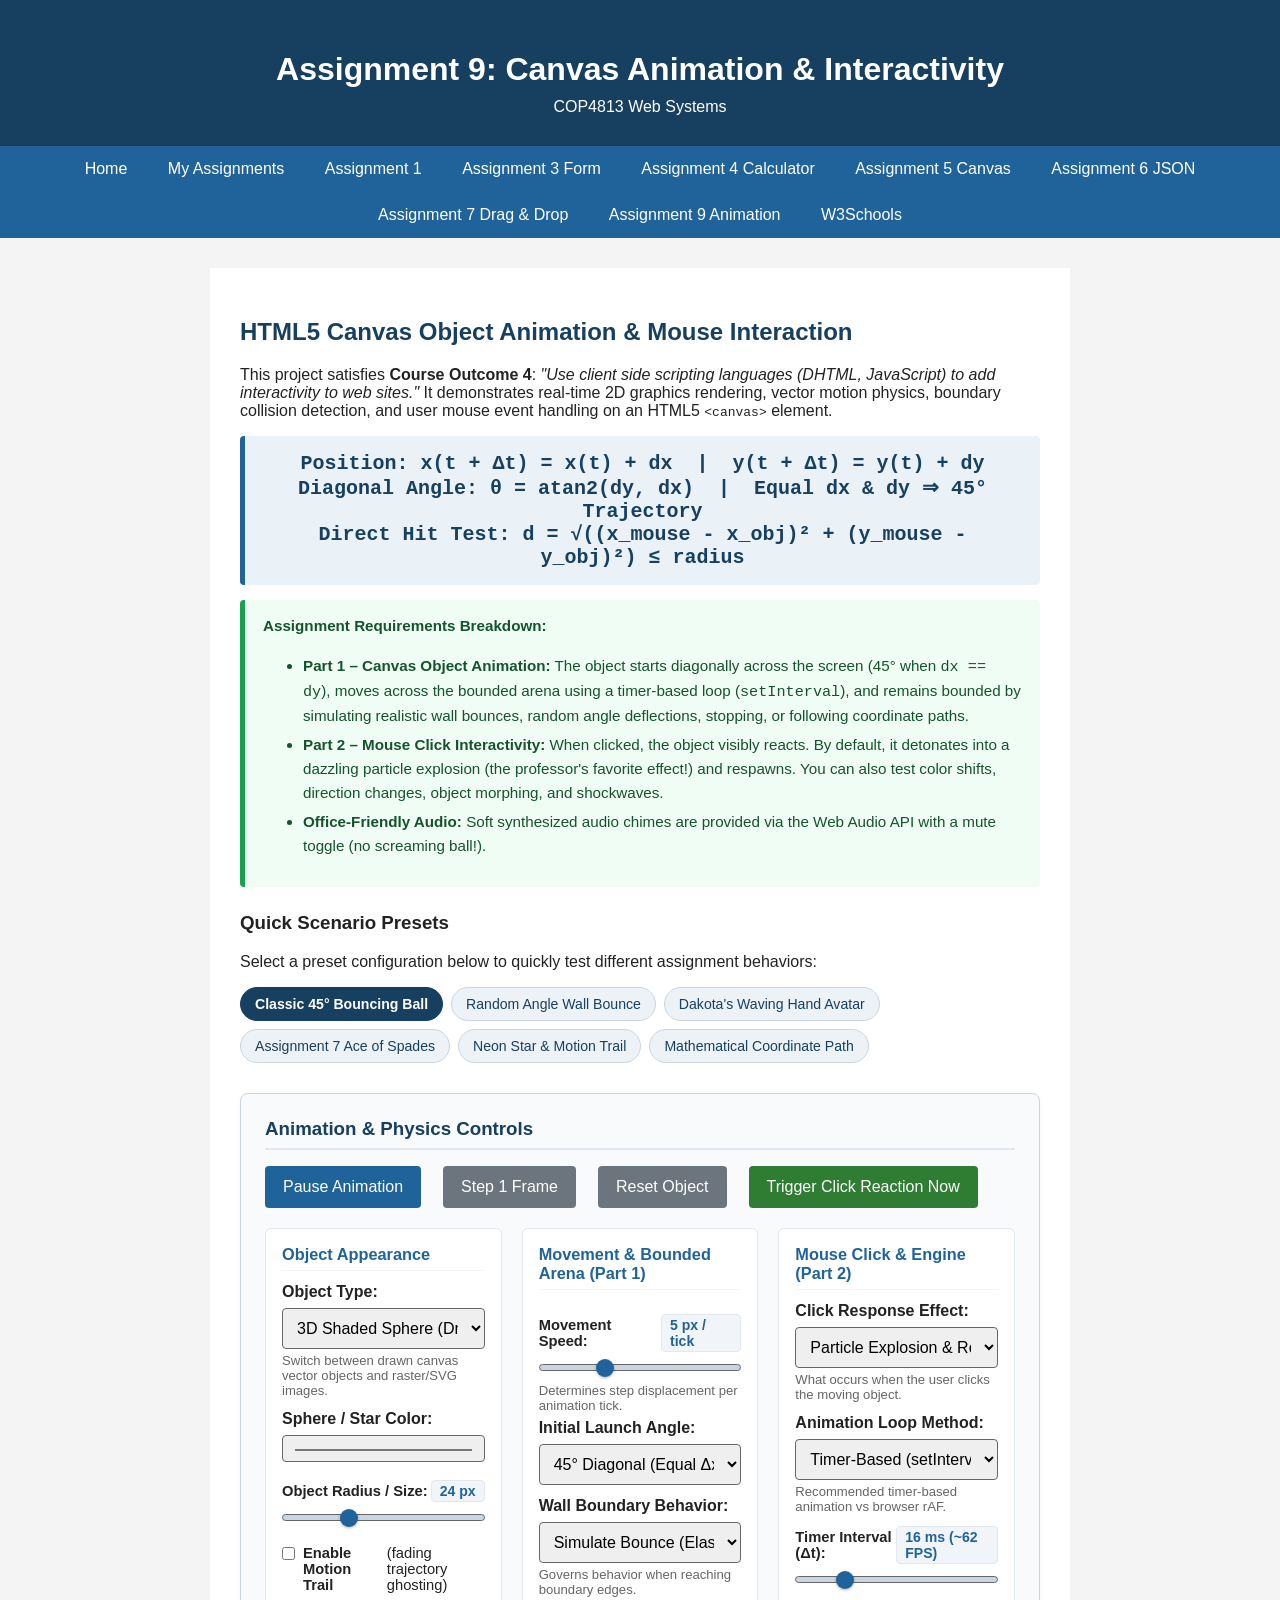
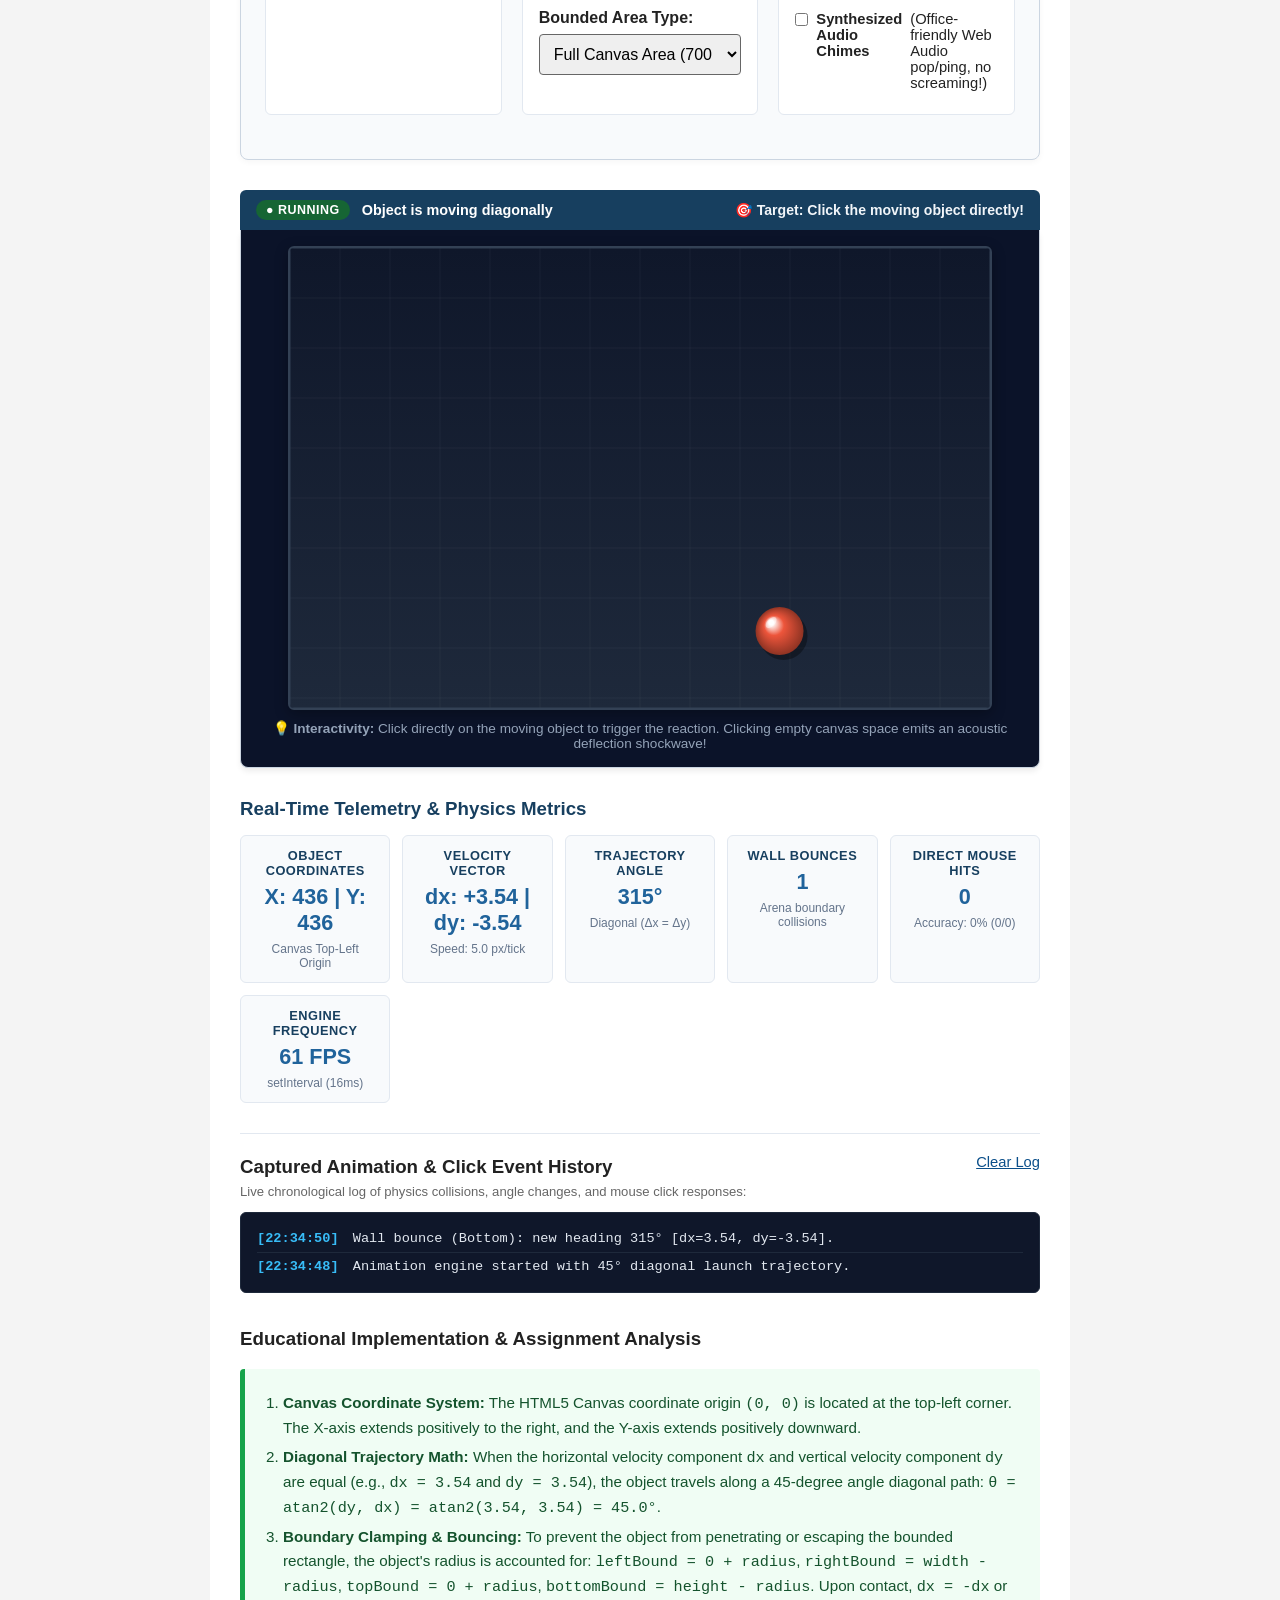
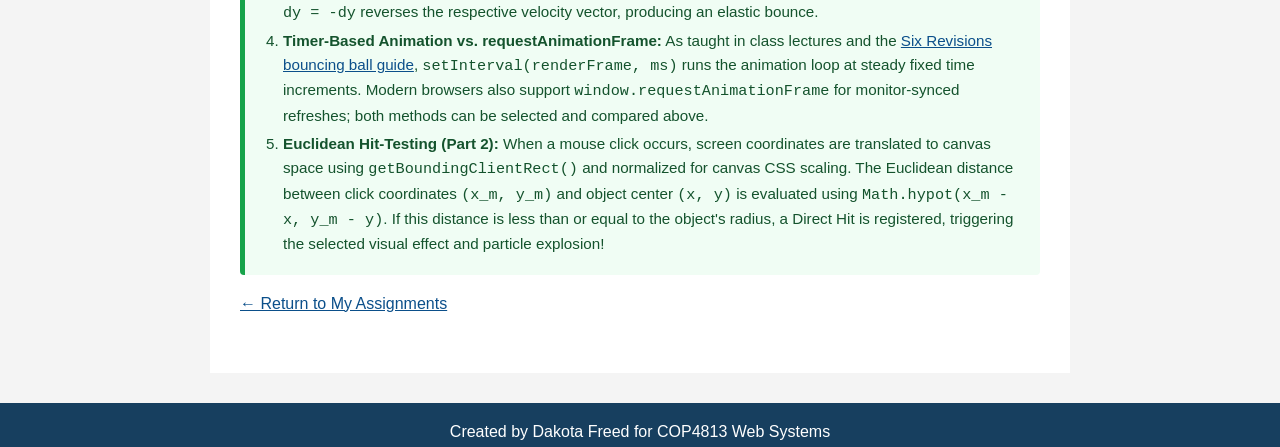
==== animation.html @ 8aada797 "Add Assignment 9 HTML5 Canvas Animation and Mouse Interactivity" ====
<!DOCTYPE html>
<html lang="en">
<head>
    <meta charset="UTF-8">
    <meta name="viewport" content="width=device-width, initial-scale=1.0">
    <meta name="description" content="Assignment 9: HTML5 Canvas Animation and Mouse Click Interactivity for COP4813 by Dakota Freed.">
    <meta name="author" content="Dakota Freed">
    <title>Assignment 9: Animation | Dakota Freed</title>
    <link rel="stylesheet" href="styles.css">
</head>

<body>
    <header>
        <h1>Assignment 9: Canvas Animation &amp; Interactivity</h1>
        <p>COP4813 Web Systems</p>
    </header>

    <nav aria-label="Main menu">
        <ul>
            <li><a href="index.html">Home</a></li>
            <li><a href="assignments.html">My Assignments</a></li>
            <li><a href="assignment1.html">Assignment 1</a></li>
            <li><a href="form.html">Assignment 3 Form</a></li>
            <li><a href="calculator.html">Assignment 4 Calculator</a></li>
            <li><a href="spirograph.html">Assignment 5 Canvas</a></li>
            <li><a href="json.html">Assignment 6 JSON</a></li>
            <li><a href="cards.html">Assignment 7 Drag &amp; Drop</a></li>
            <li><a href="animation.html">Assignment 9 Animation</a></li>
            <li><a href="https://www.w3schools.com/" target="_blank" rel="noopener">W3Schools</a></li>
        </ul>
    </nav>

    <main>
        <!-- Assignment Overview Section -->
        <section class="anim-intro">
            <h2>HTML5 Canvas Object Animation &amp; Mouse Interaction</h2>
            <p>
                This project satisfies <strong>Course Outcome 4</strong>: <em>"Use client side scripting languages (DHTML, JavaScript) to add interactivity to web sites."</em>
                It demonstrates real-time 2D graphics rendering, vector motion physics, boundary collision detection, and user mouse event handling on an HTML5 <code>&lt;canvas&gt;</code> element.
            </p>

            <div class="equation-box">
                <code>Position: x(t + &Delta;t) = x(t) + dx &nbsp;|&nbsp; y(t + &Delta;t) = y(t) + dy</code><br>
                <code>Diagonal Angle: &theta; = atan2(dy, dx) &nbsp;|&nbsp; Equal dx &amp; dy &rArr; 45&deg; Trajectory</code><br>
                <code>Direct Hit Test: d = &radic;((x_mouse - x_obj)&sup2; + (y_mouse - y_obj)&sup2;) &le; radius</code>
            </div>

            <div class="cards-instructions-box">
                <strong>Assignment Requirements Breakdown:</strong>
                <ul>
                    <li><strong>Part 1 &ndash; Canvas Object Animation:</strong> The object starts diagonally across the screen (45&deg; when <code>dx == dy</code>), moves across the bounded arena using a timer-based loop (<code>setInterval</code>), and remains bounded by simulating realistic wall bounces, random angle deflections, stopping, or following coordinate paths.</li>
                    <li><strong>Part 2 &ndash; Mouse Click Interactivity:</strong> When clicked, the object visibly reacts. By default, it detonates into a dazzling particle explosion (the professor's favorite effect!) and respawns. You can also test color shifts, direction changes, object morphing, and shockwaves.</li>
                    <li><strong>Office-Friendly Audio:</strong> Soft synthesized audio chimes are provided via the Web Audio API with a mute toggle (no screaming ball!).</li>
                </ul>
            </div>
        </section>

        <!-- Presets Section -->
        <section class="spiro-presets">
            <h3>Quick Scenario Presets</h3>
            <p>Select a preset configuration below to quickly test different assignment behaviors:</p>
            <div class="preset-buttons">
                <button type="button" class="preset-btn active" data-preset="classic-45">Classic 45&deg; Bouncing Ball</button>
                <button type="button" class="preset-btn" data-preset="random-bounce">Random Angle Wall Bounce</button>
                <button type="button" class="preset-btn" data-preset="dakota-hand">Dakota's Waving Hand Avatar</button>
                <button type="button" class="preset-btn" data-preset="playing-card">Assignment 7 Ace of Spades</button>
                <button type="button" class="preset-btn" data-preset="neon-star">Neon Star &amp; Motion Trail</button>
                <button type="button" class="preset-btn" data-preset="equation-path">Mathematical Coordinate Path</button>
            </div>
        </section>

        <!-- Controls Section -->
        <section class="anim-controls-section">
            <h3>Animation &amp; Physics Controls</h3>
            <form id="anim-form" onsubmit="return false;">
                
                <!-- Primary Action Toolbar -->
                <div class="button-row" style="margin-bottom: 20px;">
                    <button type="button" id="btn-toggle-play" class="btn-primary">Pause Animation</button>
                    <button type="button" id="btn-step" class="btn-secondary">Step 1 Frame</button>
                    <button type="button" id="btn-reset" class="btn-secondary">Reset Object</button>
                    <button type="button" id="btn-trigger-effect" class="btn-accent">Trigger Click Reaction Now</button>
                </div>

                <div class="form-row">
                    <!-- Object Appearance Column -->
                    <div class="form-group anim-control-panel">
                        <h4>Object Appearance</h4>
                        
                        <label for="object-type">Object Type:</label>
                        <select id="object-type" name="object-type">
                            <option value="ball" selected>3D Shaded Sphere (Drawn on Canvas)</option>
                            <option value="star">Neon Geometric Star (Drawn on Canvas)</option>
                            <option value="emoji">Silly Smiley Emoji (Drawn on Canvas)</option>
                            <option value="hand">Dakota's Waving Hand (Image Object)</option>
                            <option value="card">Ace of Spades Card (SVG Image Object)</option>
                        </select>
                        <small class="field-help">Switch between drawn canvas vector objects and raster/SVG images.</small>

                        <div class="anim-param-row" id="color-param-wrapper">
                            <label for="object-color">Sphere / Star Color:</label>
                            <input type="color" id="object-color" name="object-color" value="#ed553b">
                        </div>

                        <div class="anim-param-row">
                            <div class="slider-header">
                                <label for="object-size">Object Radius / Size:</label>
                                <span class="slider-val" id="val-size">24 px</span>
                            </div>
                            <input type="range" id="object-size" name="object-size" min="14" max="46" value="24" step="1">
                        </div>

                        <label class="checkbox-label" style="margin-top: 10px;">
                            <input type="checkbox" id="toggle-trail">
                            <strong>Enable Motion Trail</strong> (fading trajectory ghosting)
                        </label>
                    </div>

                    <!-- Movement & Bounded Arena Column -->
                    <div class="form-group anim-control-panel">
                        <h4>Movement &amp; Bounded Arena (Part 1)</h4>

                        <div class="anim-param-row">
                            <div class="slider-header">
                                <label for="anim-speed">Movement Speed:</label>
                                <span class="slider-val" id="val-speed">5 px / tick</span>
                            </div>
                            <input type="range" id="anim-speed" name="anim-speed" min="1" max="14" value="5" step="1">
                            <small class="field-help">Determines step displacement per animation tick.</small>
                        </div>

                        <label for="launch-angle">Initial Launch Angle:</label>
                        <select id="launch-angle" name="launch-angle">
                            <option value="45" selected>45&deg; Diagonal (Equal &Delta;x and &Delta;y)</option>
                            <option value="30">30&deg; Shallow Diagonal</option>
                            <option value="60">60&deg; Steep Diagonal</option>
                            <option value="135">135&deg; Diagonal (Opposite Direction)</option>
                            <option value="random">Random Diagonal Angle</option>
                            <option value="custom">Custom Angle (Use Slider Below)</option>
                        </select>

                        <div class="anim-param-row" id="custom-angle-wrapper" style="display: none;">
                            <div class="slider-header">
                                <label for="custom-angle">Custom Angle:</label>
                                <span class="slider-val" id="val-angle">45&deg;</span>
                            </div>
                            <input type="range" id="custom-angle" name="custom-angle" min="0" max="360" value="45" step="1">
                        </div>

                        <label for="bounce-mode" style="margin-top: 12px;">Wall Boundary Behavior:</label>
                        <select id="bounce-mode" name="bounce-mode">
                            <option value="reflect" selected>Simulate Bounce (Elastic Vector Reflection)</option>
                            <option value="random">Send Off in Random Angle (Trigonometric Deflection)</option>
                            <option value="stop">Stop at Bounded Wall (Halts on Collision)</option>
                            <option value="path">Follow Calculated Coordinate Path (Lissajous Curve)</option>
                        </select>
                        <small class="field-help">Governs behavior when reaching boundary edges.</small>

                        <label for="boundary-inset" style="margin-top: 12px;">Bounded Area Type:</label>
                        <select id="boundary-inset" name="boundary-inset">
                            <option value="full" selected>Full Canvas Area (700 &times; 460 px)</option>
                            <option value="inner">Inner Demarcated Box (Inset Rectangle)</option>
                        </select>
                    </div>

                    <!-- Mouse Click & Engine Column -->
                    <div class="form-group anim-control-panel">
                        <h4>Mouse Click &amp; Engine (Part 2)</h4>

                        <label for="click-effect">Click Response Effect:</label>
                        <select id="click-effect" name="click-effect">
                            <option value="explode" selected>Particle Explosion &amp; Respawn (Professor's Favorite!)</option>
                            <option value="color-deflect">Change Color &amp; Deflect Direction (Speed Boost)</option>
                            <option value="morph">Morph Object Appearance (Cycle Shapes/Images)</option>
                            <option value="repel">Shockwave Repel (Kick Away from Click)</option>
                        </select>
                        <small class="field-help">What occurs when the user clicks the moving object.</small>

                        <label for="anim-engine" style="margin-top: 12px;">Animation Loop Method:</label>
                        <select id="anim-engine" name="anim-engine">
                            <option value="timer" selected>Timer-Based (setInterval - Lecture Recommended)</option>
                            <option value="raf">requestAnimationFrame (Browser VSync Loop)</option>
                        </select>
                        <small class="field-help">Recommended timer-based animation vs browser rAF.</small>

                        <div class="anim-param-row" id="timer-speed-wrapper">
                            <div class="slider-header">
                                <label for="timer-interval">Timer Interval (&Delta;t):</label>
                                <span class="slider-val" id="val-timer">16 ms (~62 FPS)</span>
                            </div>
                            <input type="range" id="timer-interval" name="timer-interval" min="8" max="45" value="16" step="1">
                        </div>

                        <label class="checkbox-label" style="margin-top: 14px;">
                            <input type="checkbox" id="toggle-sound">
                            <strong>Synthesized Audio Chimes</strong> (Office-friendly Web Audio pop/ping, no screaming!)
                        </label>
                    </div>
                </div>
            </form>
        </section>

        <!-- Canvas Display Section -->
        <section class="canvas-section">
            <div class="canvas-header-bar">
                <div class="canvas-header-left">
                    <span id="canvas-status-pill" class="status-pill running">● RUNNING</span>
                    <span id="canvas-status-text">Object is moving diagonally</span>
                </div>
                <div class="canvas-header-right">
                    <span id="canvas-target-hint">🎯 Target: Click the moving object directly!</span>
                </div>
            </div>

            <div class="canvas-container anim-canvas-container">
                <canvas id="anim-canvas" width="700" height="460" role="img" aria-label="Interactive 2D animation canvas">
                    Your browser does not support the HTML5 canvas tag. Please update to a modern browser.
                </canvas>
                <div class="canvas-tip-footer">
                    <span>💡 <strong>Interactivity:</strong> Click directly on the moving object to trigger the reaction. Clicking empty canvas space emits an acoustic deflection shockwave!</span>
                </div>
            </div>
        </section>

        <!-- Live Telemetry Dashboard Section -->
        <section class="telemetry-section">
            <h3>Real-Time Telemetry &amp; Physics Metrics</h3>
            <div class="metrics-grid">
                <div class="metric-card">
                    <div class="metric-label">Object Coordinates</div>
                    <div class="metric-value" id="metric-coords">X: 60 | Y: 60</div>
                    <div class="metric-sub" id="metric-coords-sub">Canvas Top-Left Origin</div>
                </div>

                <div class="metric-card">
                    <div class="metric-label">Velocity Vector</div>
                    <div class="metric-value" id="metric-velocity">dx: +3.54 | dy: +3.54</div>
                    <div class="metric-sub" id="metric-speed">Speed: 5.0 px/tick</div>
                </div>

                <div class="metric-card">
                    <div class="metric-label">Trajectory Angle</div>
                    <div class="metric-value" id="metric-angle">45.0&deg;</div>
                    <div class="metric-sub" id="metric-quadrant">Diagonal (&Delta;x = &Delta;y)</div>
                </div>

                <div class="metric-card">
                    <div class="metric-label">Wall Bounces</div>
                    <div class="metric-value" id="metric-bounces">0</div>
                    <div class="metric-sub">Arena boundary collisions</div>
                </div>

                <div class="metric-card">
                    <div class="metric-label">Direct Mouse Hits</div>
                    <div class="metric-value" id="metric-hits">0</div>
                    <div class="metric-sub" id="metric-accuracy">Accuracy: 0%</div>
                </div>

                <div class="metric-card">
                    <div class="metric-label">Engine Frequency</div>
                    <div class="metric-value" id="metric-fps">60 FPS</div>
                    <div class="metric-sub" id="metric-engine-sub">setInterval (16ms)</div>
                </div>
            </div>
        </section>

        <!-- Captured Event History Log Section -->
        <section class="event-log-section">
            <div class="event-log-header">
                <h3>Captured Animation &amp; Click Event History</h3>
                <button type="button" id="btn-clear-log" class="button-link-inline">Clear Log</button>
            </div>
            <p class="field-help">Live chronological log of physics collisions, angle changes, and mouse click responses:</p>
            <div id="event-log-container" class="event-log-container">
                <ul id="event-log-list" class="event-log-list">
                    <li class="log-item initial-log">Ready. Animation initialized with diagonal 45&deg; trajectory. Click the moving object on canvas to trigger reactions.</li>
                </ul>
            </div>
        </section>

        <!-- Educational & Technical Implementation Notes -->
        <section class="spiro-intro" style="margin-top: 35px;">
            <h3>Educational Implementation &amp; Assignment Analysis</h3>
            <div class="cards-instructions-box">
                <ol>
                    <li>
                        <strong>Canvas Coordinate System:</strong> The HTML5 Canvas coordinate origin <code>(0, 0)</code> is located at the top-left corner. The X-axis extends positively to the right, and the Y-axis extends positively downward.
                    </li>
                    <li>
                        <strong>Diagonal Trajectory Math:</strong> When the horizontal velocity component <code>dx</code> and vertical velocity component <code>dy</code> are equal (e.g., <code>dx = 3.54</code> and <code>dy = 3.54</code>), the object travels along a 45-degree angle diagonal path:
                        <code>&theta; = atan2(dy, dx) = atan2(3.54, 3.54) = 45.0&deg;</code>.
                    </li>
                    <li>
                        <strong>Boundary Clamping &amp; Bouncing:</strong> To prevent the object from penetrating or escaping the bounded rectangle, the object's radius is accounted for:
                        <code>leftBound = 0 + radius</code>, <code>rightBound = width - radius</code>, <code>topBound = 0 + radius</code>, <code>bottomBound = height - radius</code>.
                        Upon contact, <code>dx = -dx</code> or <code>dy = -dy</code> reverses the respective velocity vector, producing an elastic bounce.
                    </li>
                    <li>
                        <strong>Timer-Based Animation vs. requestAnimationFrame:</strong> As taught in class lectures and the <a href="https://www.webfx.com/blog/web-design/bouncing-a-ball-around-with-html5-and-javascript/" target="_blank" rel="noopener">Six Revisions bouncing ball guide</a>, <code>setInterval(renderFrame, ms)</code> runs the animation loop at steady fixed time increments. Modern browsers also support <code>window.requestAnimationFrame</code> for monitor-synced refreshes; both methods can be selected and compared above.
                    </li>
                    <li>
                        <strong>Euclidean Hit-Testing (Part 2):</strong> When a mouse click occurs, screen coordinates are translated to canvas space using <code>getBoundingClientRect()</code> and normalized for canvas CSS scaling. The Euclidean distance between click coordinates <code>(x_m, y_m)</code> and object center <code>(x, y)</code> is evaluated using <code>Math.hypot(x_m - x, y_m - y)</code>. If this distance is less than or equal to the object's radius, a Direct Hit is registered, triggering the selected visual effect and particle explosion!
                    </li>
                </ol>
            </div>
            <p><a href="assignments.html">&larr; Return to My Assignments</a></p>
        </section>
    </main>

    <footer>
        <p>Created by Dakota Freed for COP4813 Web Systems</p>
    </footer>

    <script src="animation.js"></script>
</body>
</html>
---- styles.css ----
body {
    font-family: Arial, sans-serif;
    background-color: #f4f4f4;
    color: #222222;
    margin: 0;
}

header {
    background-color: #173f5f;
    color: white;
    text-align: center;
    padding: 30px;
}

header h1 {
    margin-bottom: 10px;
}

header p {
    margin: 0;
}

nav {
    background-color: #20639b;
}

nav ul {
    list-style-type: none;
    margin: 0;
    padding: 0;
    text-align: center;
}

nav li {
    display: inline-block;
}

nav a {
    color: white;
    display: block;
    padding: 14px 18px;
    text-decoration: none;
}

nav a:hover,
nav a:focus {
    background-color: #173f5f;
    text-decoration: underline;
}

main {
    max-width: 800px;
    background-color: white;
    margin: 30px auto;
    padding: 30px;
}

section {
    margin-bottom: 30px;
}

h2 {
    color: #173f5f;
}

a {
    color: #0b4f8a;
}

a:hover,
a:focus {
    color: #062f54;
}

.profile-image {
    width: 120px;
    display: block;
    margin: 20px auto;
}

.assignment-list li {
    margin: 12px 0;
}

.form-section {
    max-width: 650px;
    margin: 0 auto;
}

.form-row {
    display: flex;
    gap: 20px;
}

.form-group {
    margin-bottom: 20px;
    flex: 1;
}

label {
    display: block;
    font-weight: bold;
    margin-bottom: 7px;
}

input,
select,
textarea {
    box-sizing: border-box;
    border: 1px solid #666666;
    border-radius: 4px;
    font: inherit;
    padding: 10px;
    width: 100%;
}

textarea {
    resize: vertical;
}

input:focus,
select:focus,
textarea:focus {
    border-color: #0b4f8a;
    outline: 3px solid #b9d9ee;
}

button,
.button-link {
    background-color: #173f5f;
    border: 0;
    border-radius: 4px;
    color: white;
    cursor: pointer;
    display: inline-block;
    font: inherit;
    margin-right: 10px;
    padding: 12px 18px;
    text-decoration: none;
}

button:hover,
button:focus,
.button-link:hover,
.button-link:focus {
    background-color: #0b4f8a;
    color: white;
    text-decoration: underline;
}

.form-error {
    color: #a61b1b;
    font-weight: bold;
}

.confirmation-details {
    border: 1px solid #b0b0b0;
    margin: 25px 0;
    padding: 20px;
}

.confirmation-details dt {
    color: #173f5f;
    font-weight: bold;
    margin-top: 14px;
}

.confirmation-details dt:first-child {
    margin-top: 0;
}

.confirmation-details dd {
    margin: 5px 0 0;
    white-space: pre-wrap;
}

footer {
    background-color: #173f5f;
    color: white;
    text-align: center;
    padding: 20px;
}

footer p {
    margin: 0;
}

/* =========================================================
   Assignment 4: Calculator & Plotting Styles
   ========================================================= */

.equation-box {
    background-color: #eaf2f8;
    border-left: 5px solid #20639b;
    border-radius: 4px;
    padding: 16px 20px;
    margin: 15px 0;
    text-align: center;
}

.equation-box code {
    font-size: 1.25rem;
    font-weight: bold;
    color: #173f5f;
    font-family: "Courier New", Courier, monospace;
}

.equation-legend {
    font-size: 0.95rem;
    color: #444;
    line-height: 1.5;
}

.preset-buttons {
    display: flex;
    flex-wrap: wrap;
    gap: 8px;
    margin: 12px 0 20px;
}

.preset-btn {
    background-color: #edf2f7;
    color: #173f5f;
    border: 1px solid #cbd5e1;
    border-radius: 20px;
    font-size: 0.88rem;
    padding: 8px 14px;
    cursor: pointer;
    transition: all 0.2s ease;
    margin-right: 0;
}

.preset-btn:hover,
.preset-btn:focus {
    background-color: #20639b;
    color: #ffffff;
    border-color: #20639b;
    text-decoration: none;
}

.preset-btn.active {
    background-color: #173f5f;
    color: #ffffff;
    border-color: #173f5f;
    font-weight: bold;
}

.field-help {
    display: block;
    color: #666666;
    font-size: 0.82rem;
    margin-top: 4px;
}

.envelope-toggle-group {
    margin: 15px 0 20px;
}

.checkbox-label {
    display: inline-flex;
    align-items: center;
    gap: 8px;
    font-weight: normal;
    cursor: pointer;
}

.checkbox-label input[type="checkbox"] {
    width: auto;
    margin: 0;
    cursor: pointer;
}

.button-row {
    display: flex;
    flex-wrap: wrap;
    gap: 12px;
    margin-top: 15px;
}

.btn-secondary {
    background-color: #6c757d;
}

.btn-secondary:hover,
.btn-secondary:focus {
    background-color: #545b62;
}

.button-link-inline {
    background: none;
    border: none;
    color: #0b4f8a;
    cursor: pointer;
    font: inherit;
    font-size: 0.92rem;
    text-decoration: underline;
    padding: 0;
    margin: 0 0 10px;
}

.button-link-inline:hover {
    background: none;
    color: #062f54;
}

.chart-container {
    border: 1px solid #d0d7de;
    border-radius: 6px;
    background-color: #ffffff;
    padding: 10px;
    box-shadow: 0 2px 5px rgba(0, 0, 0, 0.05);
}

.metrics-grid {
    display: grid;
    grid-template-columns: repeat(auto-fit, minmax(130px, 1fr));
    gap: 12px;
    margin: 15px 0;
}

.metric-card {
    background-color: #f8fafc;
    border: 1px solid #e2e8f0;
    border-radius: 6px;
    padding: 12px 14px;
    text-align: center;
}

.metric-label {
    font-size: 0.8rem;
    font-weight: bold;
    color: #173f5f;
    text-transform: uppercase;
    letter-spacing: 0.5px;
}

.metric-value {
    font-size: 1.35rem;
    font-weight: bold;
    color: #20639b;
    margin: 6px 0;
}

.metric-sub {
    font-size: 0.75rem;
    color: #64748b;
}

.table-wrapper {
    max-height: 280px;
    overflow-y: auto;
    border: 1px solid #cbd5e1;
    border-radius: 4px;
    margin-top: 10px;
}

.data-table {
    width: 100%;
    border-collapse: collapse;
    font-size: 0.9rem;
    text-align: left;
}

.data-table thead {
    background-color: #173f5f;
    color: #ffffff;
    position: sticky;
    top: 0;
    z-index: 2;
}

.data-table th,
.data-table td {
    padding: 9px 12px;
    border-bottom: 1px solid #e2e8f0;
}

.data-table tbody tr:nth-child(even) {
    background-color: #f8fafc;
}

.data-table tbody tr:hover {
    background-color: #edf2f7;
}

.output-raw {
    background-color: #f8fafc;
    border: 1px solid #e2e8f0;
    border-radius: 4px;
    padding: 12px;
    margin-top: 15px;
    font-family: "Courier New", Courier, monospace;
    font-size: 0.88rem;
    color: #333333;
    line-height: 1.6;
}

/* =========================================================
   Assignment 5: HTML5 Canvas Spirograph Styles
   ========================================================= */

.canvas-section {
    margin: 25px 0;
}

.canvas-header-bar {
    display: flex;
    justify-content: space-between;
    align-items: center;
    background-color: #173f5f;
    color: #ffffff;
    padding: 10px 16px;
    border-radius: 6px 6px 0 0;
    font-size: 0.9rem;
    font-weight: bold;
}

.canvas-container {
    background-color: #ffffff;
    border: 1px solid #cbd5e1;
    border-top: none;
    border-radius: 0 0 6px 6px;
    padding: 20px;
    text-align: center;
    box-shadow: 0 4px 6px -1px rgba(0, 0, 0, 0.08);
}

#spiro-canvas {
    background-color: #ffffff;
    border: 1px solid #e2e8f0;
    border-radius: 4px;
    box-shadow: inset 0 0 10px rgba(0, 0, 0, 0.03);
    max-width: 100%;
    height: auto;
    display: inline-block;
    vertical-align: middle;
}

.spiro-options-row {
    margin: 15px 0 20px;
    background-color: #f8fafc;
    border: 1px solid #e2e8f0;
    border-radius: 4px;
    padding: 12px 16px;
}

.btn-primary {
    background-color: #20639b;
}

.btn-primary:hover,
.btn-primary:focus {
    background-color: #173f5f;
}

.btn-accent {
    background-color: #2e7d32;
}

.btn-accent:hover,
.btn-accent:focus {
    background-color: #1b5e20;
}

button:disabled {
    opacity: 0.45;
    cursor: not-allowed;
}

button:disabled:hover {
    text-decoration: none;
}

@media (max-width: 600px) {
    nav li {
        display: block;
    }

    main {
        margin: 0;
        padding: 20px;
    }

    .form-row {
        display: block;
    }

    button,
    .button-link {
        margin-bottom: 10px;
        width: 100%;
    }

    .preset-btn {
        width: 100%;
        text-align: center;
    }

    .metrics-grid {
        grid-template-columns: 1fr 1fr;
    }

    .canvas-header-bar {
        flex-direction: column;
        gap: 6px;
        text-align: center;
    }
}

/* =========================================================
   Assignment 6: JSON Data Viewer Styles
   ========================================================= */

.json-concept-callout {
    background-color: #f0fdf4;
    border-left: 5px solid #16a34a;
    border-radius: 4px;
    padding: 14px 18px;
    margin: 15px 0 20px;
    color: #14532d;
    font-size: 0.95rem;
    line-height: 1.5;
}

.dataset-switcher-bar {
    display: flex;
    flex-wrap: wrap;
    justify-content: space-between;
    align-items: center;
    gap: 12px;
    background-color: #f8fafc;
    border: 1px solid #e2e8f0;
    border-radius: 6px;
    padding: 14px 18px;
    margin-bottom: 15px;
}

.switcher-group {
    display: flex;
    flex-wrap: wrap;
    align-items: center;
    gap: 10px;
    flex: 1;
}

.switcher-group select {
    width: auto;
    min-width: 280px;
}

.switcher-group button {
    margin-right: 0;
    padding: 9px 14px;
    font-size: 0.88rem;
}

.view-toggle-group {
    display: inline-flex;
    align-items: center;
    gap: 6px;
}

.view-label {
    font-size: 0.88rem;
    font-weight: bold;
    color: #475569;
    margin-right: 4px;
}

.view-btn {
    background-color: #e2e8f0;
    color: #173f5f;
    border: 1px solid #cbd5e1;
    border-radius: 4px;
    padding: 8px 14px;
    font-size: 0.85rem;
    cursor: pointer;
    margin-right: 0;
    transition: all 0.2s ease;
}

.view-btn:hover {
    background-color: #cbd5e1;
    text-decoration: none;
}

.view-btn.active {
    background-color: #173f5f;
    color: #ffffff;
    border-color: #173f5f;
    font-weight: bold;
}

.filter-controls-bar {
    display: flex;
    flex-wrap: wrap;
    gap: 15px;
    margin: 15px 0 20px;
}

.filter-group {
    flex: 1;
    min-width: 220px;
}

.filter-group label {
    font-size: 0.9rem;
    color: #334155;
    margin-bottom: 5px;
}

.sortable-th {
    cursor: pointer;
    user-select: none;
    transition: background-color 0.2s ease;
}

.sortable-th:hover {
    background-color: #20639b;
}

.sortable-th.active-sort {
    background-color: #0d2d46;
}

.sort-icon {
    font-size: 0.8rem;
    margin-left: 4px;
    color: #93c5fd;
}

.table-caption {
    display: block;
    color: #64748b;
    font-size: 0.82rem;
    margin-top: 6px;
}

.position-badge {
    display: inline-block;
    padding: 3px 8px;
    border-radius: 12px;
    font-size: 0.78rem;
    font-weight: bold;
    text-transform: uppercase;
}

.badge-guard {
    background-color: #e0f2fe;
    color: #0369a1;
    border: 1px solid #bae6fd;
}

.badge-forward {
    background-color: #fef3c7;
    color: #92400e;
    border: 1px solid #fde68a;
}

.badge-center {
    background-color: #dcfce7;
    color: #15803d;
    border: 1px solid #bbf7d0;
}

.highlight-stat {
    color: #0b4f8a;
}

/* Card Grid Mode */
.cards-grid {
    display: grid;
    grid-template-columns: repeat(auto-fill, minmax(230px, 1fr));
    gap: 16px;
    margin-top: 15px;
}

.player-card {
    background-color: #ffffff;
    border: 1px solid #e2e8f0;
    border-radius: 8px;
    padding: 16px;
    box-shadow: 0 2px 4px rgba(0, 0, 0, 0.04);
    transition: transform 0.2s ease, box-shadow 0.2s ease;
}

.player-card:hover {
    transform: translateY(-3px);
    box-shadow: 0 6px 12px rgba(0, 0, 0, 0.08);
    border-color: #cbd5e1;
}

.card-header {
    display: flex;
    justify-content: space-between;
    align-items: center;
    margin-bottom: 8px;
}

.card-rank {
    font-size: 0.85rem;
    font-weight: bold;
    color: #64748b;
}

.card-name {
    margin: 4px 0 2px;
    font-size: 1.15rem;
    color: #173f5f;
}

.card-team {
    margin: 0 0 12px;
    font-size: 0.88rem;
    color: #64748b;
}

.card-stats-grid {
    display: grid;
    grid-template-columns: repeat(4, 1fr);
    gap: 6px;
    background-color: #f8fafc;
    border-radius: 6px;
    padding: 10px 6px;
    text-align: center;
    margin-bottom: 10px;
}

.mini-stat {
    display: flex;
    flex-direction: column;
}

.mini-label {
    font-size: 0.7rem;
    color: #64748b;
    font-weight: bold;
}

.mini-val {
    font-size: 0.95rem;
    font-weight: bold;
    color: #1e293b;
    margin-top: 2px;
}

.card-footer {
    font-size: 0.78rem;
    color: #94a3b8;
    text-align: right;
    border-top: 1px solid #f1f5f9;
    padding-top: 6px;
}

.no-records-cell {
    text-align: center;
    color: #64748b;
    padding: 24px 12px;
    font-style: italic;
}

.loading-state {
    text-align: center;
    color: #20639b;
    font-weight: bold;
    padding: 20px;
}

/* Raw JSON Inspector Drawer */
.raw-json-section {
    margin-top: 35px;
    border-top: 1px solid #e2e8f0;
    padding-top: 20px;
}

.raw-json-header {
    display: flex;
    justify-content: space-between;
    align-items: center;
}

.raw-json-header h3 {
    margin: 0;
}

.raw-json-drawer {
    margin-top: 12px;
}

.raw-json-drawer pre {
    background-color: #0f172a;
    color: #38bdf8;
    padding: 18px;
    border-radius: 6px;
    max-height: 380px;
    overflow-y: auto;
    font-family: "Courier New", Courier, monospace;
    font-size: 0.85rem;
    line-height: 1.5;
    border: 1px solid #1e293b;
}

@media (max-width: 600px) {
    .dataset-switcher-bar {
        flex-direction: column;
        align-items: stretch;
    }

    .switcher-group select {
        min-width: 100%;
        width: 100%;
    }

    .view-toggle-group {
        width: 100%;
        justify-content: stretch;
    }

    .view-btn {
        flex: 1;
        text-align: center;
    }

    .filter-controls-bar {
        flex-direction: column;
    }
}

/* =========================================================
   Assignment 7: HTML5 Drag & Drop Cards Styles
   ========================================================= */

.cards-instructions-box {
    background-color: #f0fdf4;
    border-left: 5px solid #16a34a;
    border-radius: 4px;
    padding: 14px 18px;
    margin: 15px 0 20px;
    color: #14532d;
    font-size: 0.95rem;
    line-height: 1.6;
}

.cards-instructions-box ol {
    margin: 8px 0 0;
    padding-left: 20px;
}

.cards-instructions-box li {
    margin-bottom: 4px;
}

.cards-controls-section {
    background-color: #f8fafc;
    border: 1px solid #e2e8f0;
    border-radius: 8px;
    padding: 16px 20px;
    margin-bottom: 25px;
}

.cards-toolbar {
    display: flex;
    flex-wrap: wrap;
    justify-content: space-between;
    align-items: center;
    gap: 12px;
    margin-bottom: 15px;
}

.toolbar-buttons {
    display: flex;
    flex-wrap: wrap;
    gap: 8px;
}

.toolbar-buttons button {
    margin-right: 0;
    padding: 10px 16px;
    font-size: 0.9rem;
}

.cards-stats-bar {
    display: flex;
    flex-wrap: wrap;
    gap: 10px;
    margin-bottom: 12px;
}

.stat-pill {
    background-color: #ffffff;
    border: 1px solid #cbd5e1;
    border-radius: 20px;
    padding: 6px 14px;
    font-size: 0.88rem;
    color: #334155;
    display: inline-flex;
    align-items: center;
    gap: 6px;
}

.stat-pill strong {
    color: #173f5f;
}

.event-alert {
    display: flex;
    align-items: center;
    gap: 10px;
    background-color: #dcfce7;
    border: 1px solid #86efac;
    color: #166534;
    padding: 10px 16px;
    border-radius: 6px;
    font-weight: bold;
    font-size: 0.92rem;
    margin-top: 10px;
}

.event-alert .event-icon {
    background-color: #16a34a;
    color: #ffffff;
    border-radius: 50%;
    width: 20px;
    height: 20px;
    display: inline-flex;
    align-items: center;
    justify-content: center;
    font-size: 0.75rem;
}

@keyframes alertPulse {
    0% { transform: scale(0.98); opacity: 0.8; }
    50% { transform: scale(1.01); opacity: 1; }
    100% { transform: scale(1); opacity: 1; }
}

.pulse-animation {
    animation: alertPulse 0.3s ease-out;
}

/* Card Table Felt Zone */
.card-table-section {
    margin-bottom: 30px;
}

.card-table-felt {
    background: radial-gradient(circle at center, #1e5a40 0%, #0d3826 100%);
    border: 8px solid #332014;
    border-radius: 16px;
    padding: 24px;
    box-shadow: inset 0 0 40px rgba(0, 0, 0, 0.6), 0 8px 18px rgba(0, 0, 0, 0.2);
    display: grid;
    grid-template-columns: 140px 1fr 180px;
    gap: 20px;
    align-items: start;
    min-height: 260px;
}

.table-zone {
    display: flex;
    flex-direction: column;
    align-items: center;
}

.zone-label {
    color: #f1f5f9;
    font-size: 0.78rem;
    font-weight: bold;
    text-transform: uppercase;
    letter-spacing: 0.8px;
    margin-bottom: 10px;
    text-shadow: 0 1px 3px rgba(0, 0, 0, 0.7);
    text-align: center;
}

/* Draw Deck */
.deck-stack {
    position: relative;
    cursor: pointer;
    transition: transform 0.2s ease;
}

.deck-stack:hover {
    transform: translateY(-4px);
}

.deck-card-back {
    width: 120px;
    height: auto;
    border-radius: 8px;
    box-shadow: 2px 4px 10px rgba(0, 0, 0, 0.5);
    display: block;
}

/* Active Hand */
.cards-container {
    display: flex;
    flex-wrap: wrap;
    justify-content: center;
    gap: 12px;
    min-height: 180px;
    width: 100%;
    align-items: center;
}

.card-wrapper {
    transition: transform 0.2s ease;
}

.hand-card {
    width: 115px;
    height: auto;
    border-radius: 8px;
    cursor: grab;
    user-select: none;
    -webkit-user-drag: element;
    transition: transform 0.2s ease, box-shadow 0.2s ease;
    box-shadow: 0 4px 8px rgba(0, 0, 0, 0.3);
}

.hand-card:hover {
    transform: translateY(-10px);
    box-shadow: 0 12px 20px rgba(0, 0, 0, 0.4);
}

.hand-card.is-dragging {
    cursor: grabbing;
    opacity: 0.45;
    transform: scale(0.95);
}

.empty-hand-prompt {
    color: #cbd5e1;
    font-size: 0.95rem;
    font-style: italic;
    background: rgba(0, 0, 0, 0.25);
    padding: 20px 30px;
    border-radius: 8px;
    border: 1px dashed rgba(255, 255, 255, 0.3);
    text-align: center;
}

/* Discard Pile Drop Target */
.discard-drop-target {
    width: 160px;
    min-height: 200px;
    border: 3px dashed rgba(255, 255, 255, 0.6);
    border-radius: 12px;
    background: rgba(255, 255, 255, 0.08);
    display: flex;
    flex-direction: column;
    justify-content: center;
    align-items: center;
    padding: 12px;
    text-align: center;
    transition: all 0.25s ease;
    box-sizing: border-box;
}

.discard-drop-target.drag-over-active {
    border-color: #4ade80;
    background: rgba(74, 222, 128, 0.25);
    transform: scale(1.05);
    box-shadow: 0 0 25px rgba(74, 222, 128, 0.7);
}

.drop-zone-content {
    color: #f8fafc;
    pointer-events: none;
}

.drop-target-icon {
    font-size: 2.2rem;
    margin-bottom: 4px;
    color: #86efac;
}

.drop-target-title {
    font-size: 0.82rem;
    font-weight: bold;
    letter-spacing: 0.5px;
}

.drop-target-hint {
    font-size: 0.72rem;
    color: #cbd5e1;
    display: block;
    margin-top: 4px;
}

.discard-stack {
    text-align: center;
}

.discard-top-card {
    width: 115px;
    height: auto;
    border-radius: 8px;
    box-shadow: 0 6px 14px rgba(0, 0, 0, 0.5);
    display: block;
    margin: 0 auto;
}

.discard-badge {
    display: inline-block;
    background-color: #166534;
    color: #ffffff;
    font-size: 0.72rem;
    padding: 3px 8px;
    border-radius: 10px;
    margin-top: 8px;
    font-weight: bold;
}

/* Event Log Section */
.event-log-section {
    margin-top: 30px;
    border-top: 1px solid #e2e8f0;
    padding-top: 20px;
}

.event-log-header {
    display: flex;
    justify-content: space-between;
    align-items: center;
}

.event-log-header h3 {
    margin: 0;
}

.event-log-container {
    background-color: #0f172a;
    border: 1px solid #1e293b;
    border-radius: 6px;
    max-height: 220px;
    overflow-y: auto;
    padding: 12px 16px;
    margin-top: 10px;
}

.event-log-list {
    list-style: none;
    padding: 0;
    margin: 0;
    font-family: "Courier New", Courier, monospace;
    font-size: 0.85rem;
}

.log-item {
    padding: 4px 0;
    border-bottom: 1px solid #1e293b;
    color: #e2e8f0;
    line-height: 1.4;
}

.log-item:last-child {
    border-bottom: none;
}

.log-time {
    color: #38bdf8;
    font-weight: bold;
    margin-right: 6px;
}

.log-item.initial-log {
    color: #94a3b8;
    font-style: italic;
}

@media (max-width: 800px) {
    .card-table-felt {
        grid-template-columns: 1fr;
        gap: 25px;
    }

    .discard-drop-target {
        width: 100%;
        min-height: 140px;
    }
}

/* =========================================================
   Assignment 9: Canvas Animation & Mouse Interaction Styles
   ========================================================= */

.anim-intro {
    margin-bottom: 25px;
}

.anim-controls-section {
    background-color: #f8fafc;
    border: 1px solid #cbd5e1;
    border-radius: 8px;
    padding: 24px;
    margin-bottom: 30px;
    box-shadow: 0 2px 6px rgba(0, 0, 0, 0.04);
}

.anim-controls-section h3 {
    margin-top: 0;
    margin-bottom: 16px;
    color: #173f5f;
    border-bottom: 2px solid #e2e8f0;
    padding-bottom: 8px;
}

.anim-control-panel {
    background-color: #ffffff;
    border: 1px solid #e2e8f0;
    border-radius: 6px;
    padding: 16px;
    display: flex;
    flex-direction: column;
    justify-content: flex-start;
}

.anim-control-panel h4 {
    margin-top: 0;
    margin-bottom: 12px;
    color: #20639b;
    font-size: 1.02rem;
    border-bottom: 1px solid #f1f5f9;
    padding-bottom: 6px;
}

.anim-param-row {
    margin-top: 12px;
    margin-bottom: 6px;
}

.slider-header {
    display: flex;
    justify-content: space-between;
    align-items: center;
    margin-bottom: 4px;
}

.slider-header label {
    margin-bottom: 0;
    font-size: 0.92rem;
}

.slider-val {
    font-weight: bold;
    color: #20639b;
    font-size: 0.88rem;
    background-color: #f1f5f9;
    padding: 2px 8px;
    border-radius: 4px;
    border: 1px solid #e2e8f0;
}

input[type="range"] {
    -webkit-appearance: none;
    appearance: none;
    width: 100%;
    height: 7px;
    background: #cbd5e1;
    border-radius: 4px;
    outline: none;
    margin: 8px 0;
    padding: 0;
    cursor: pointer;
}

input[type="range"]::-webkit-slider-thumb {
    -webkit-appearance: none;
    appearance: none;
    width: 18px;
    height: 18px;
    border-radius: 50%;
    background: #20639b;
    cursor: pointer;
    box-shadow: 0 1px 3px rgba(0, 0, 0, 0.3);
    transition: background-color 0.15s ease, transform 0.15s ease;
}

input[type="range"]::-webkit-slider-thumb:hover {
    background: #173f5f;
    transform: scale(1.15);
}

input[type="range"]::-moz-range-thumb {
    width: 18px;
    height: 18px;
    border-radius: 50%;
    background: #20639b;
    cursor: pointer;
    border: none;
    box-shadow: 0 1px 3px rgba(0, 0, 0, 0.3);
}

.checkbox-label {
    display: flex;
    align-items: flex-start;
    gap: 8px;
    font-weight: normal;
    font-size: 0.92rem;
    cursor: pointer;
    user-select: none;
}

.checkbox-label input[type="checkbox"] {
    width: auto;
    margin: 2px 0 0;
    cursor: pointer;
}

/* Canvas Display Section Styles */
.anim-canvas-container {
    background-color: #0b1329;
    padding: 16px;
    border-radius: 0 0 8px 8px;
    text-align: center;
}

#anim-canvas {
    background-color: #0f172a;
    border: 2px solid #334155;
    border-radius: 6px;
    box-shadow: 0 4px 14px rgba(0, 0, 0, 0.3);
    max-width: 100%;
    height: auto;
    display: block;
    margin: 0 auto;
    cursor: crosshair;
}

.canvas-header-left {
    display: flex;
    align-items: center;
    gap: 12px;
}

.status-pill {
    display: inline-block;
    padding: 3px 10px;
    border-radius: 12px;
    font-size: 0.78rem;
    font-weight: bold;
    letter-spacing: 0.5px;
}

.status-pill.running {
    background-color: #166534;
    color: #ffffff;
}

.status-pill.paused {
    background-color: #b45309;
    color: #ffffff;
}

.status-pill.exploding {
    background-color: #b91c1c;
    color: #ffffff;
}

.canvas-header-right {
    font-size: 0.88rem;
    color: #f1f5f9;
}

.canvas-tip-footer {
    margin-top: 10px;
    font-size: 0.85rem;
    color: #94a3b8;
    text-align: center;
}

/* Telemetry Dashboard */
.telemetry-section {
    margin-top: 30px;
}

.telemetry-section h3 {
    color: #173f5f;
    margin-bottom: 15px;
}

/* Responsive adjustments */
@media (max-width: 860px) {
    .anim-controls-section .form-row {
        flex-direction: column;
    }

    .canvas-header-bar {
        flex-direction: column;
        gap: 8px;
        align-items: flex-start;
    }
}
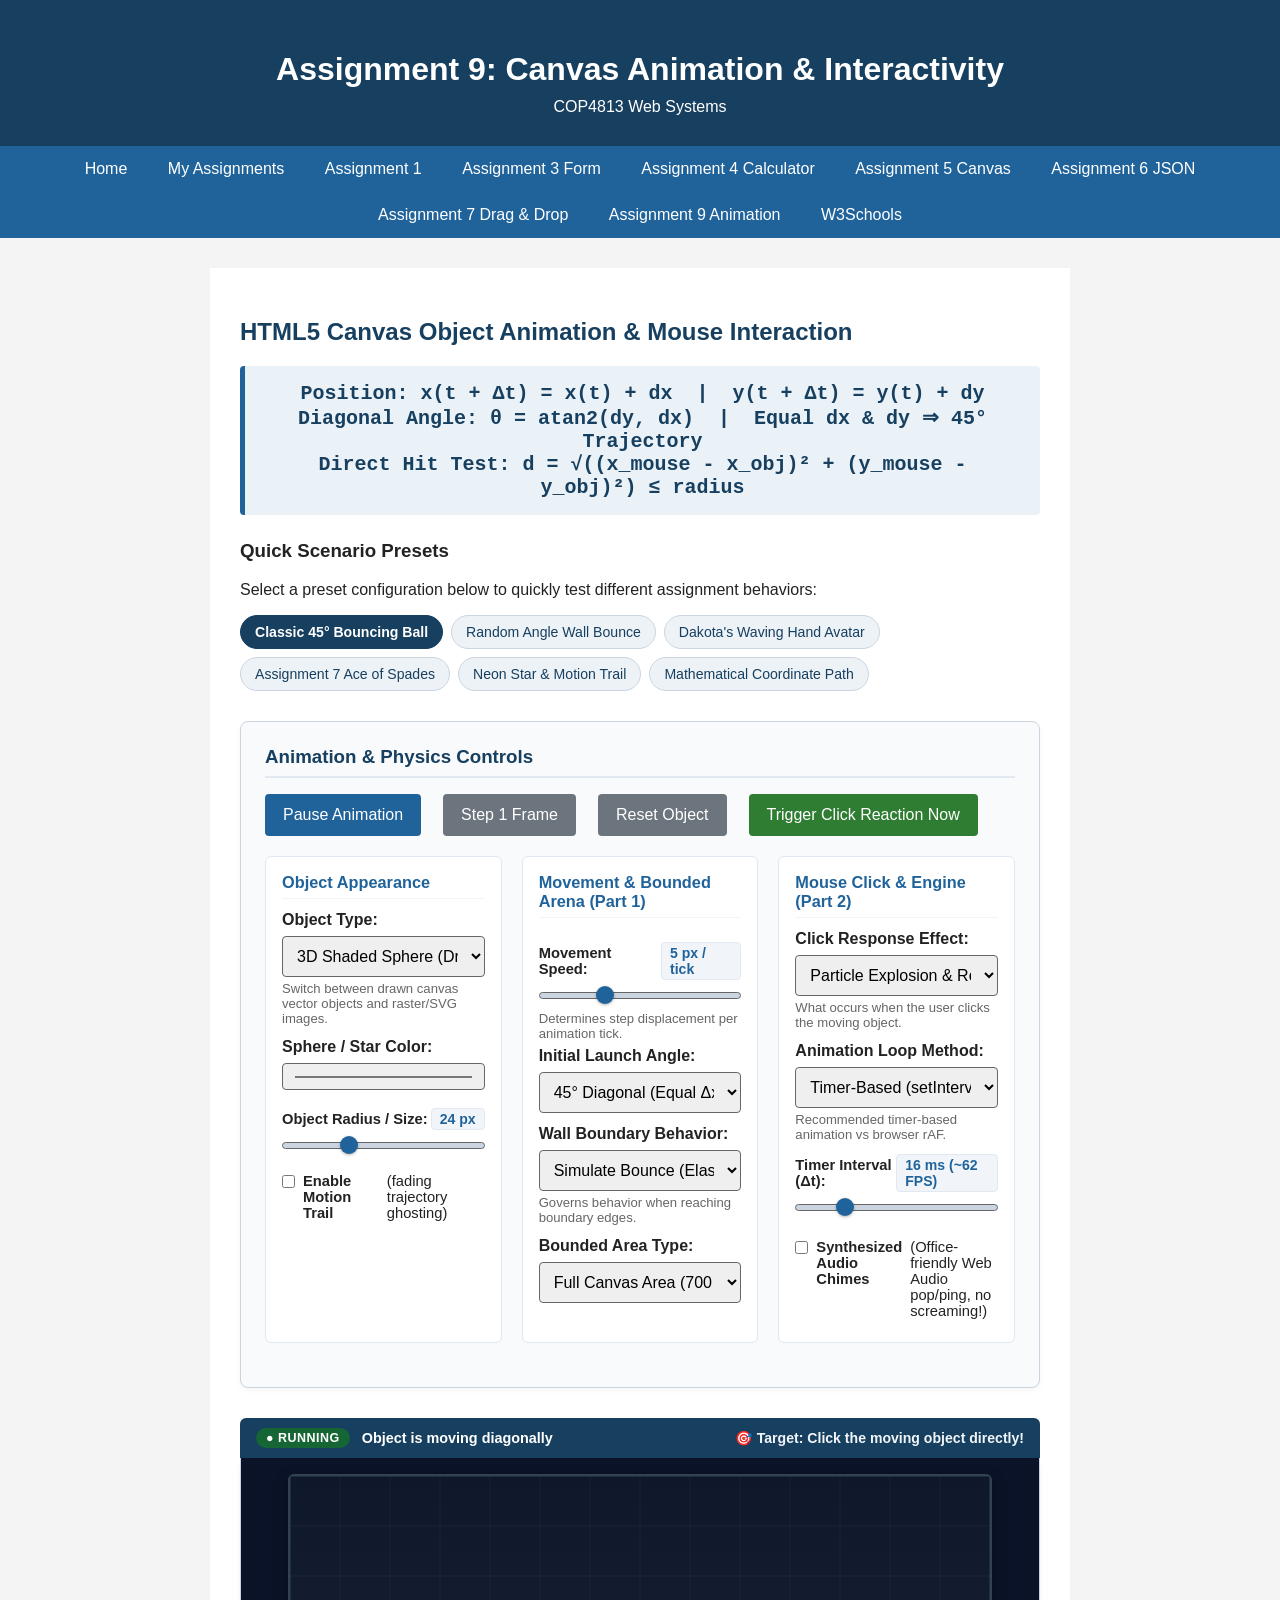
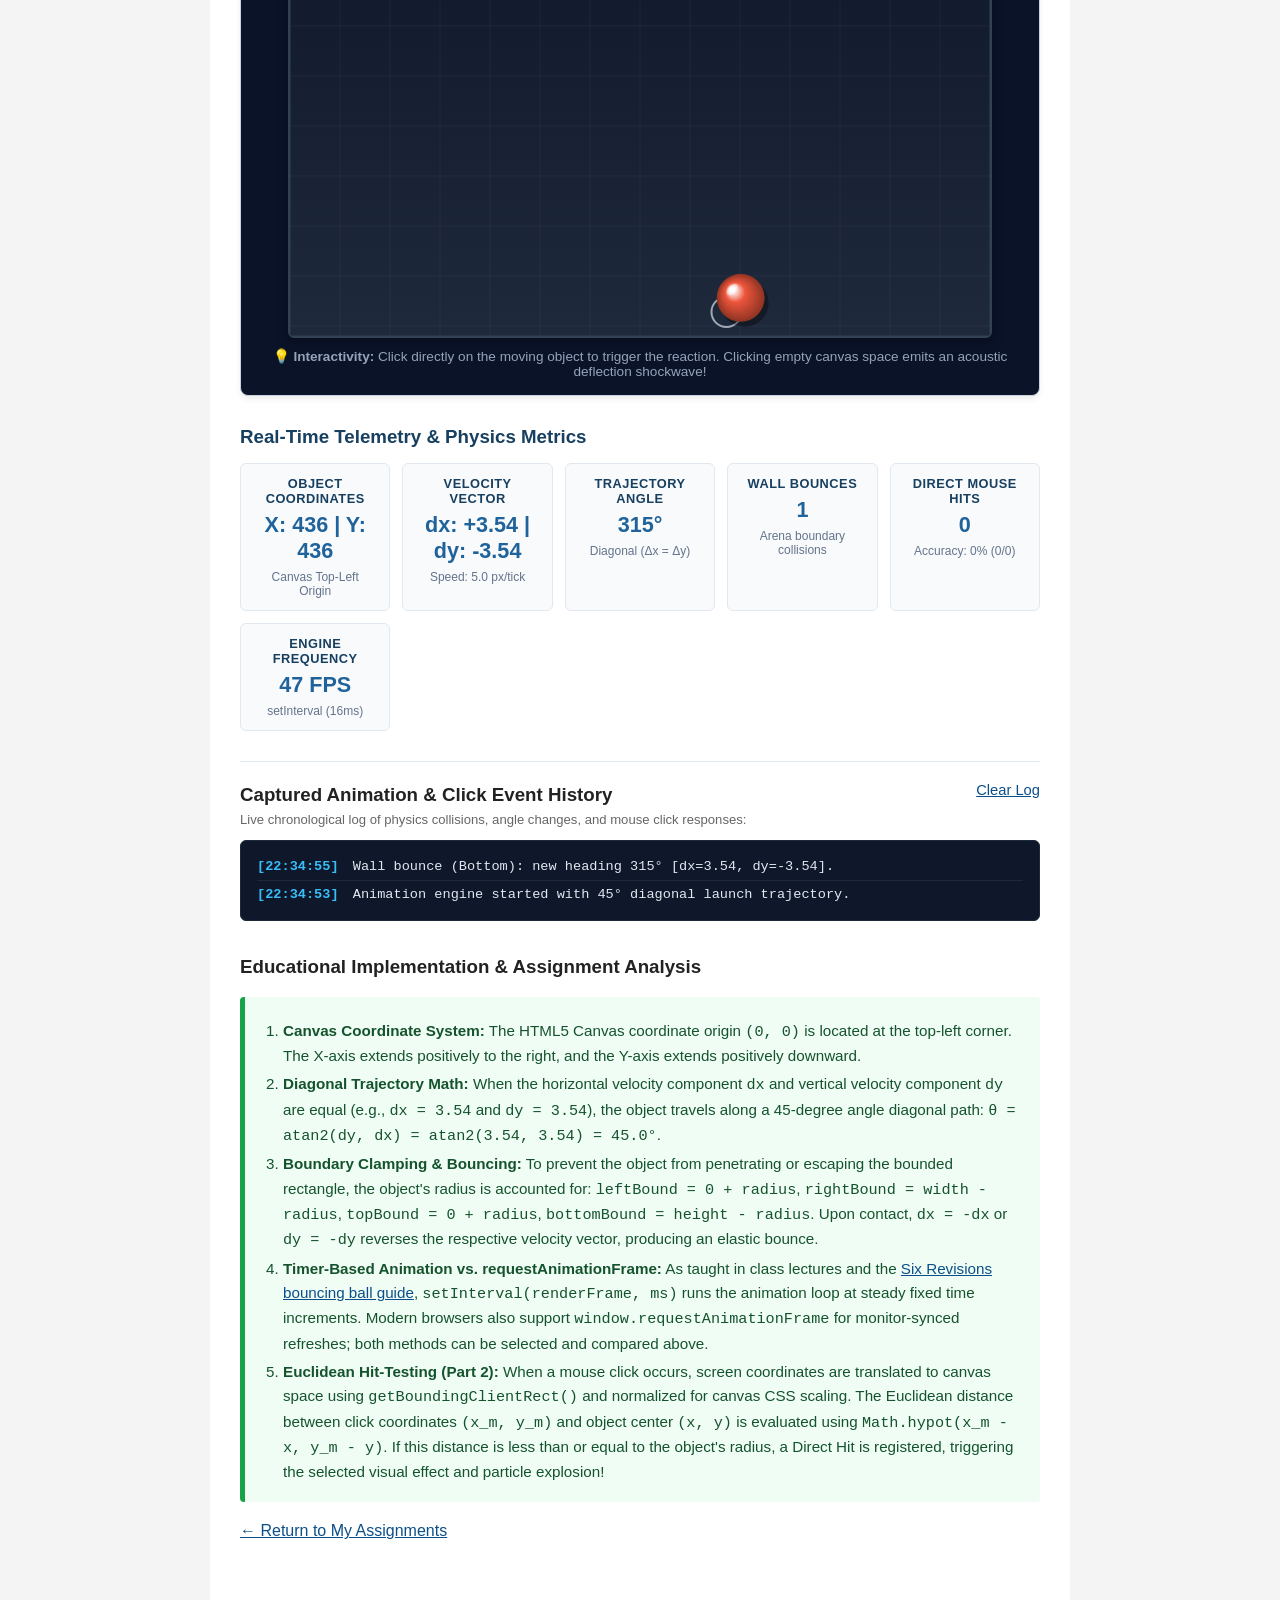
==== commit 4aefd8c2: "Remove course outcome and requirement text from animation intro" ====
--- a/animation.html
+++ b/animation.html
@@ -34,24 +34,11 @@
         <!-- Assignment Overview Section -->
         <section class="anim-intro">
             <h2>HTML5 Canvas Object Animation &amp; Mouse Interaction</h2>
-            <p>
-                This project satisfies <strong>Course Outcome 4</strong>: <em>"Use client side scripting languages (DHTML, JavaScript) to add interactivity to web sites."</em>
-                It demonstrates real-time 2D graphics rendering, vector motion physics, boundary collision detection, and user mouse event handling on an HTML5 <code>&lt;canvas&gt;</code> element.
-            </p>
 
             <div class="equation-box">
                 <code>Position: x(t + &Delta;t) = x(t) + dx &nbsp;|&nbsp; y(t + &Delta;t) = y(t) + dy</code><br>
                 <code>Diagonal Angle: &theta; = atan2(dy, dx) &nbsp;|&nbsp; Equal dx &amp; dy &rArr; 45&deg; Trajectory</code><br>
                 <code>Direct Hit Test: d = &radic;((x_mouse - x_obj)&sup2; + (y_mouse - y_obj)&sup2;) &le; radius</code>
-            </div>
-
-            <div class="cards-instructions-box">
-                <strong>Assignment Requirements Breakdown:</strong>
-                <ul>
-                    <li><strong>Part 1 &ndash; Canvas Object Animation:</strong> The object starts diagonally across the screen (45&deg; when <code>dx == dy</code>), moves across the bounded arena using a timer-based loop (<code>setInterval</code>), and remains bounded by simulating realistic wall bounces, random angle deflections, stopping, or following coordinate paths.</li>
-                    <li><strong>Part 2 &ndash; Mouse Click Interactivity:</strong> When clicked, the object visibly reacts. By default, it detonates into a dazzling particle explosion (the professor's favorite effect!) and respawns. You can also test color shifts, direction changes, object morphing, and shockwaves.</li>
-                    <li><strong>Office-Friendly Audio:</strong> Soft synthesized audio chimes are provided via the Web Audio API with a mute toggle (no screaming ball!).</li>
-                </ul>
             </div>
         </section>
 
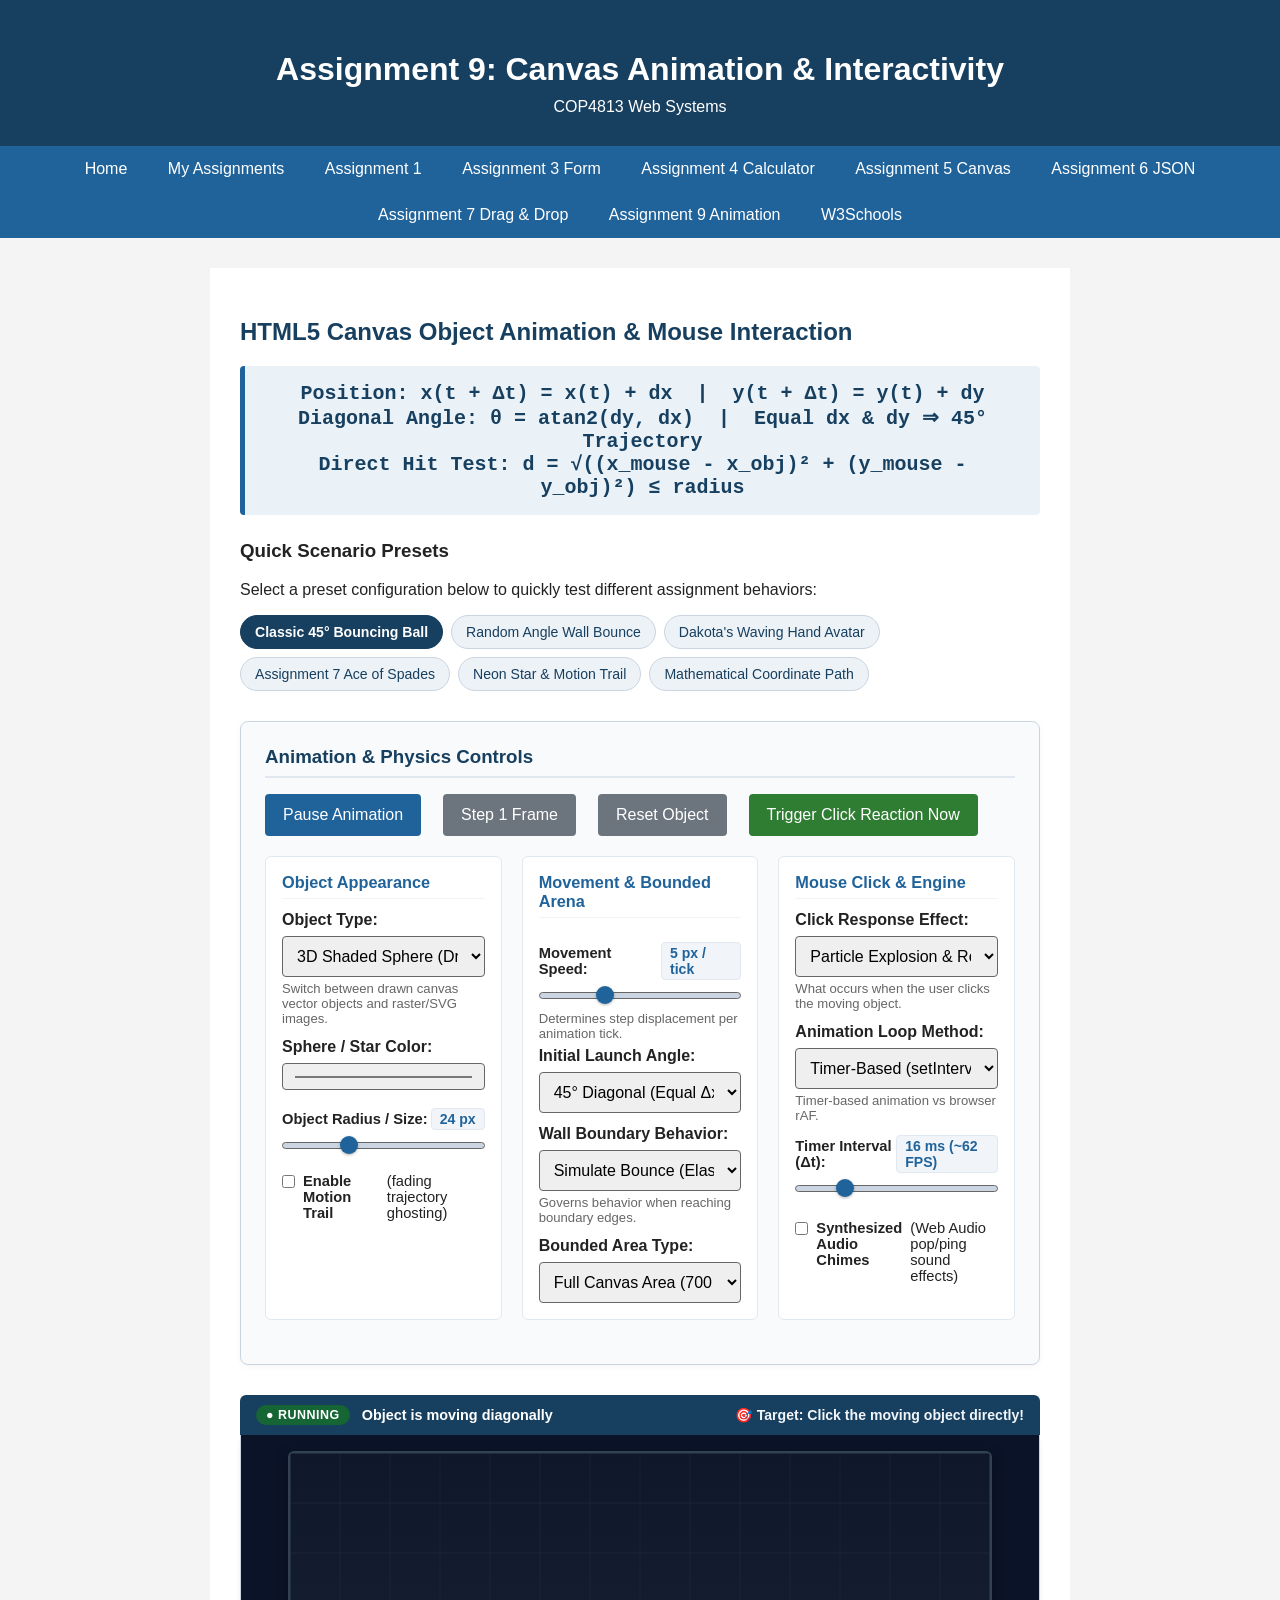
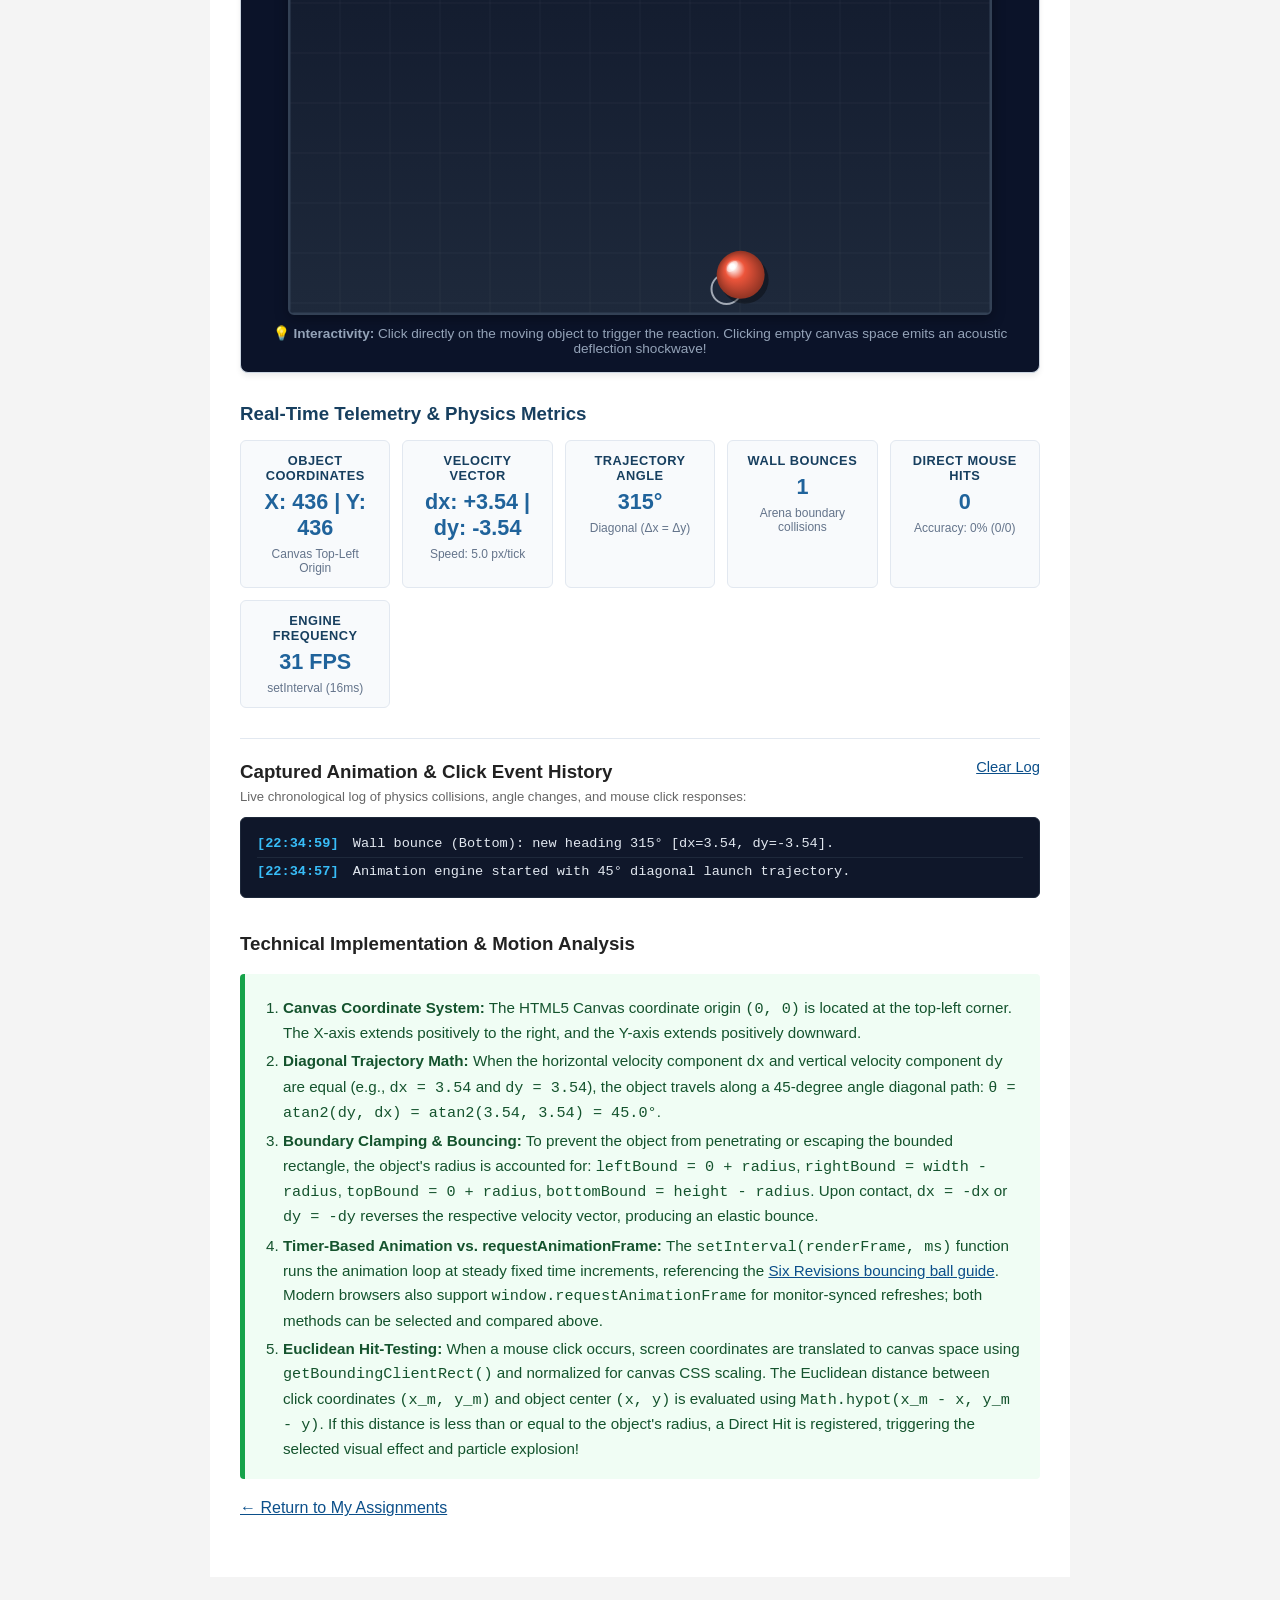
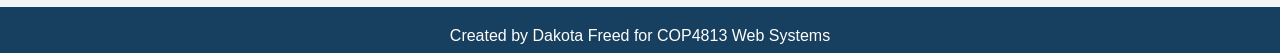
==== commit 09c8db7e: "Clean up assignment prompts and internal notes from animation files" ====
--- a/animation.html
+++ b/animation.html
@@ -105,7 +105,7 @@
 
                     <!-- Movement & Bounded Arena Column -->
                     <div class="form-group anim-control-panel">
-                        <h4>Movement &amp; Bounded Arena (Part 1)</h4>
+                        <h4>Movement &amp; Bounded Arena</h4>
 
                         <div class="anim-param-row">
                             <div class="slider-header">
@@ -152,11 +152,11 @@
 
                     <!-- Mouse Click & Engine Column -->
                     <div class="form-group anim-control-panel">
-                        <h4>Mouse Click &amp; Engine (Part 2)</h4>
+                        <h4>Mouse Click &amp; Engine</h4>
 
                         <label for="click-effect">Click Response Effect:</label>
                         <select id="click-effect" name="click-effect">
-                            <option value="explode" selected>Particle Explosion &amp; Respawn (Professor's Favorite!)</option>
+                            <option value="explode" selected>Particle Explosion &amp; Respawn</option>
                             <option value="color-deflect">Change Color &amp; Deflect Direction (Speed Boost)</option>
                             <option value="morph">Morph Object Appearance (Cycle Shapes/Images)</option>
                             <option value="repel">Shockwave Repel (Kick Away from Click)</option>
@@ -165,10 +165,10 @@
 
                         <label for="anim-engine" style="margin-top: 12px;">Animation Loop Method:</label>
                         <select id="anim-engine" name="anim-engine">
-                            <option value="timer" selected>Timer-Based (setInterval - Lecture Recommended)</option>
+                            <option value="timer" selected>Timer-Based (setInterval)</option>
                             <option value="raf">requestAnimationFrame (Browser VSync Loop)</option>
                         </select>
-                        <small class="field-help">Recommended timer-based animation vs browser rAF.</small>
+                        <small class="field-help">Timer-based animation vs browser rAF.</small>
 
                         <div class="anim-param-row" id="timer-speed-wrapper">
                             <div class="slider-header">
@@ -180,7 +180,7 @@
 
                         <label class="checkbox-label" style="margin-top: 14px;">
                             <input type="checkbox" id="toggle-sound">
-                            <strong>Synthesized Audio Chimes</strong> (Office-friendly Web Audio pop/ping, no screaming!)
+                            <strong>Synthesized Audio Chimes</strong> (Web Audio pop/ping sound effects)
                         </label>
                     </div>
                 </div>
@@ -265,9 +265,9 @@
             </div>
         </section>
 
-        <!-- Educational & Technical Implementation Notes -->
+        <!-- Technical & Motion Analysis Section -->
         <section class="spiro-intro" style="margin-top: 35px;">
-            <h3>Educational Implementation &amp; Assignment Analysis</h3>
+            <h3>Technical Implementation &amp; Motion Analysis</h3>
             <div class="cards-instructions-box">
                 <ol>
                     <li>
@@ -283,10 +283,10 @@
                         Upon contact, <code>dx = -dx</code> or <code>dy = -dy</code> reverses the respective velocity vector, producing an elastic bounce.
                     </li>
                     <li>
-                        <strong>Timer-Based Animation vs. requestAnimationFrame:</strong> As taught in class lectures and the <a href="https://www.webfx.com/blog/web-design/bouncing-a-ball-around-with-html5-and-javascript/" target="_blank" rel="noopener">Six Revisions bouncing ball guide</a>, <code>setInterval(renderFrame, ms)</code> runs the animation loop at steady fixed time increments. Modern browsers also support <code>window.requestAnimationFrame</code> for monitor-synced refreshes; both methods can be selected and compared above.
-                    </li>
-                    <li>
-                        <strong>Euclidean Hit-Testing (Part 2):</strong> When a mouse click occurs, screen coordinates are translated to canvas space using <code>getBoundingClientRect()</code> and normalized for canvas CSS scaling. The Euclidean distance between click coordinates <code>(x_m, y_m)</code> and object center <code>(x, y)</code> is evaluated using <code>Math.hypot(x_m - x, y_m - y)</code>. If this distance is less than or equal to the object's radius, a Direct Hit is registered, triggering the selected visual effect and particle explosion!
+                        <strong>Timer-Based Animation vs. requestAnimationFrame:</strong> The <code>setInterval(renderFrame, ms)</code> function runs the animation loop at steady fixed time increments, referencing the <a href="https://www.webfx.com/blog/web-design/bouncing-a-ball-around-with-html5-and-javascript/" target="_blank" rel="noopener">Six Revisions bouncing ball guide</a>. Modern browsers also support <code>window.requestAnimationFrame</code> for monitor-synced refreshes; both methods can be selected and compared above.
+                    </li>
+                    <li>
+                        <strong>Euclidean Hit-Testing:</strong> When a mouse click occurs, screen coordinates are translated to canvas space using <code>getBoundingClientRect()</code> and normalized for canvas CSS scaling. The Euclidean distance between click coordinates <code>(x_m, y_m)</code> and object center <code>(x, y)</code> is evaluated using <code>Math.hypot(x_m - x, y_m - y)</code>. If this distance is less than or equal to the object's radius, a Direct Hit is registered, triggering the selected visual effect and particle explosion!
                     </li>
                 </ol>
             </div>
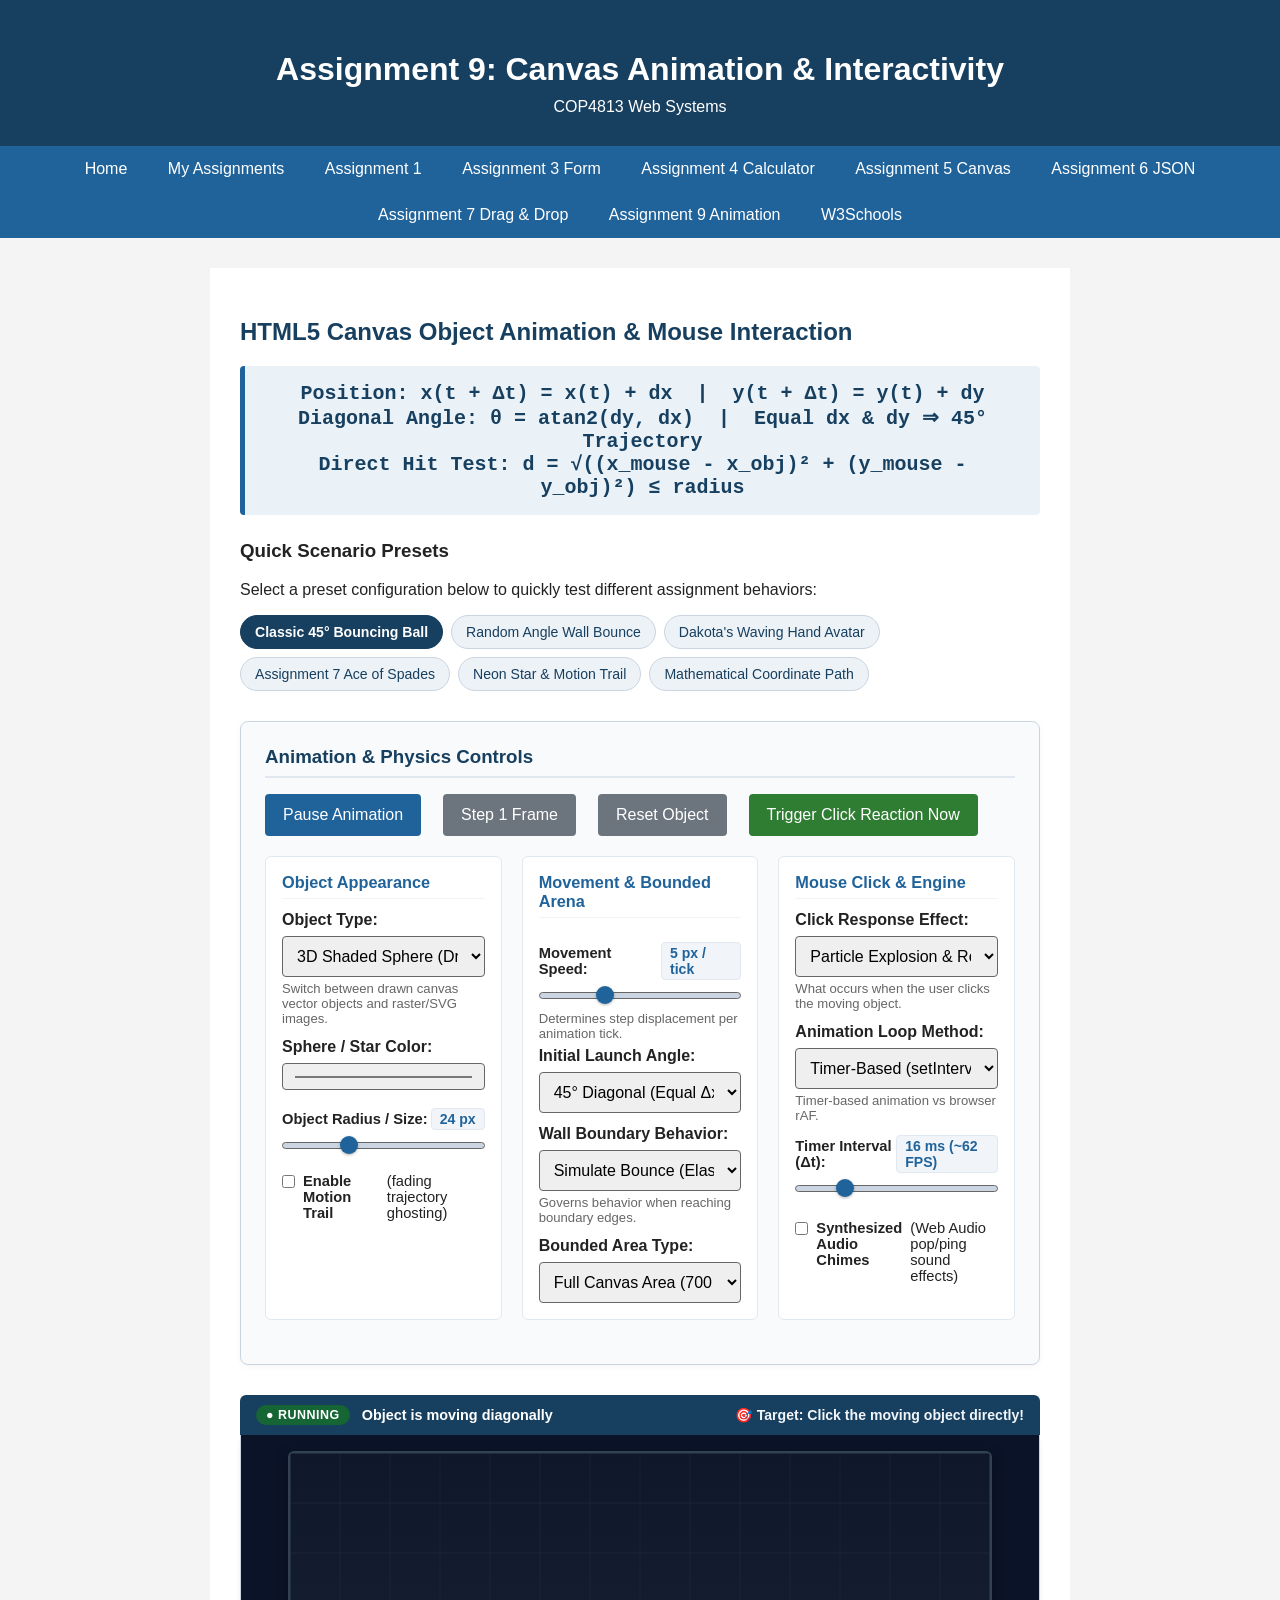
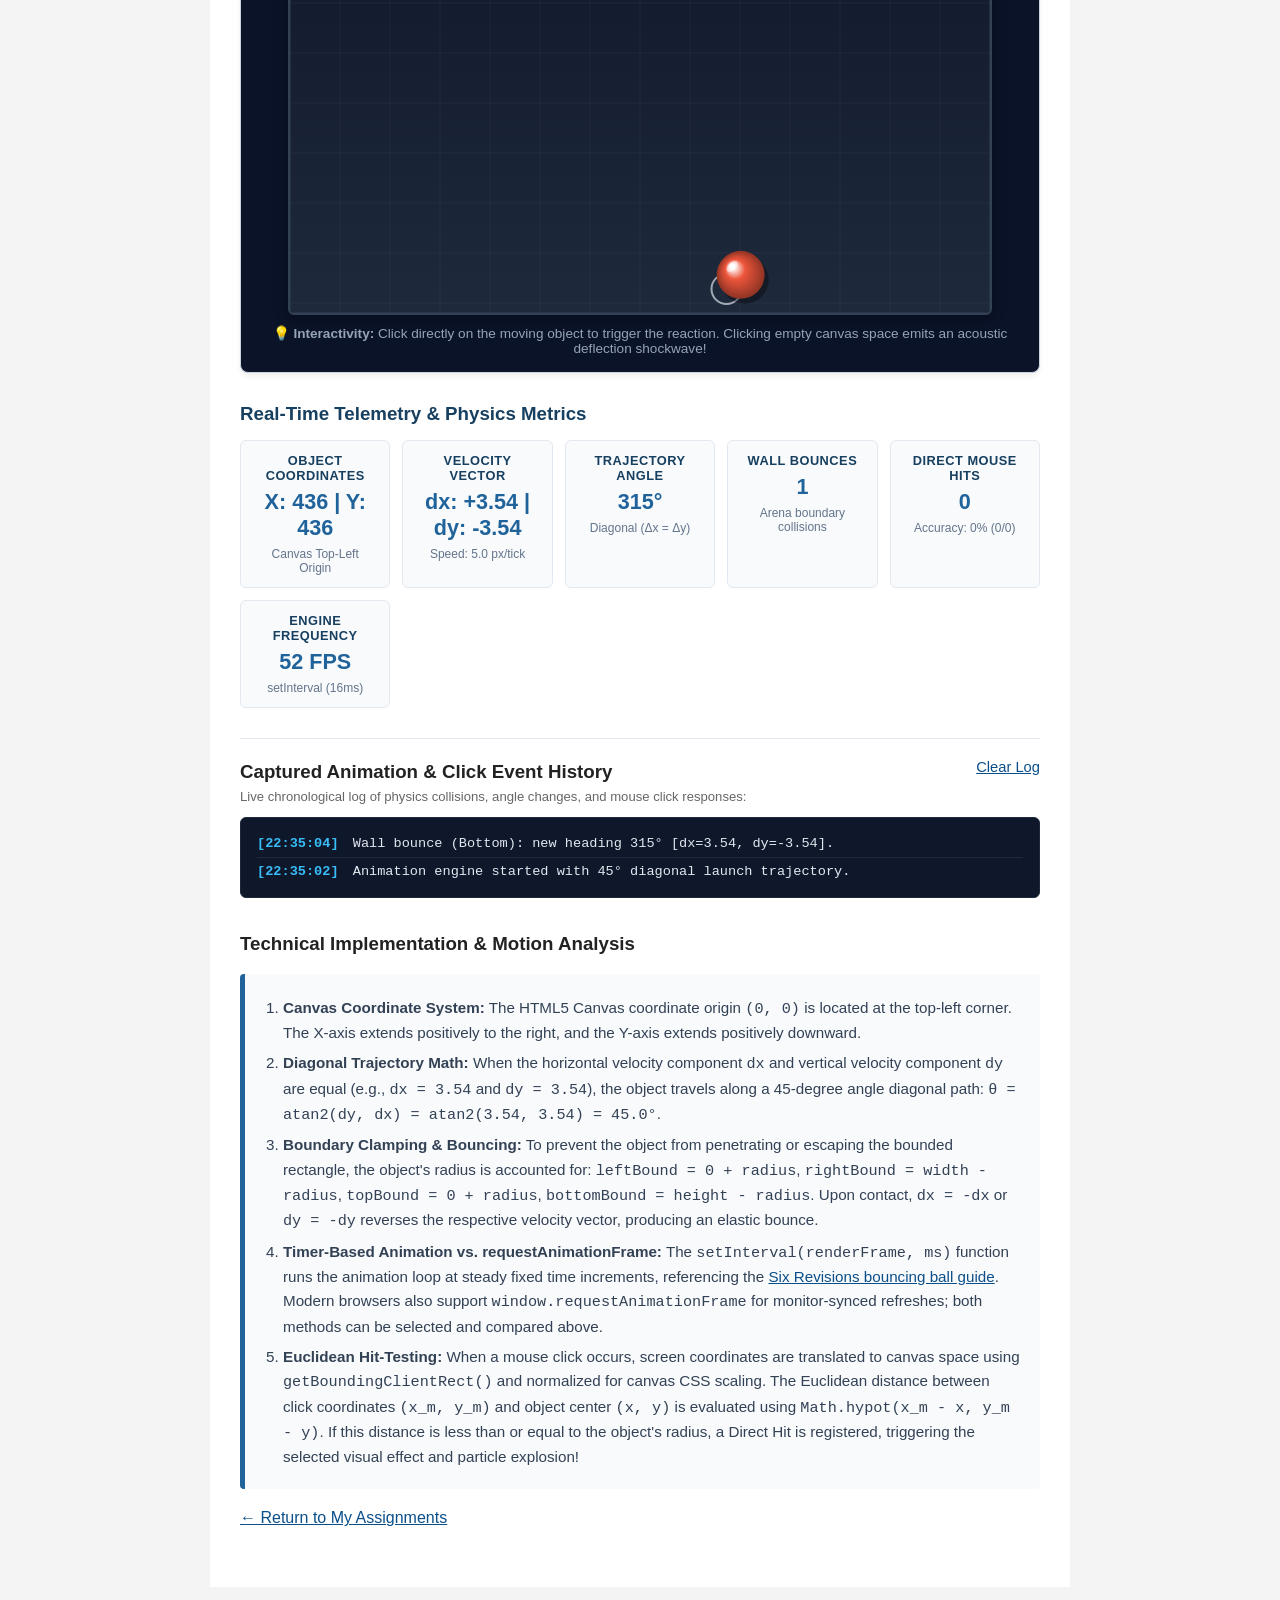
==== commit d7d0f13b: "Add cache-control headers, versioned assets, and replace green box styling" ====
--- a/animation.html
+++ b/animation.html
@@ -3,10 +3,13 @@
 <head>
     <meta charset="UTF-8">
     <meta name="viewport" content="width=device-width, initial-scale=1.0">
+    <meta http-equiv="Cache-Control" content="no-cache, no-store, must-revalidate">
+    <meta http-equiv="Pragma" content="no-cache">
+    <meta http-equiv="Expires" content="0">
     <meta name="description" content="Assignment 9: HTML5 Canvas Animation and Mouse Click Interactivity for COP4813 by Dakota Freed.">
     <meta name="author" content="Dakota Freed">
     <title>Assignment 9: Animation | Dakota Freed</title>
-    <link rel="stylesheet" href="styles.css">
+    <link rel="stylesheet" href="styles.css?v=1.1">
 </head>
 
 <body>
@@ -268,7 +271,7 @@
         <!-- Technical & Motion Analysis Section -->
         <section class="spiro-intro" style="margin-top: 35px;">
             <h3>Technical Implementation &amp; Motion Analysis</h3>
-            <div class="cards-instructions-box">
+            <div class="analysis-box">
                 <ol>
                     <li>
                         <strong>Canvas Coordinate System:</strong> The HTML5 Canvas coordinate origin <code>(0, 0)</code> is located at the top-left corner. The X-axis extends positively to the right, and the Y-axis extends positively downward.
@@ -298,6 +301,6 @@
         <p>Created by Dakota Freed for COP4813 Web Systems</p>
     </footer>
 
-    <script src="animation.js"></script>
+    <script src="animation.js?v=1.1"></script>
 </body>
 </html>
--- a/styles.css
+++ b/styles.css
@@ -1393,7 +1393,22 @@
     }
 }
 
-
-
-
-
+.analysis-box {
+    background-color: #f8fafc;
+    border-left: 5px solid #20639b;
+    border-radius: 4px;
+    padding: 14px 18px;
+    margin: 15px 0 20px;
+    color: #334155;
+    font-size: 0.95rem;
+    line-height: 1.6;
+}
+
+.analysis-box ol {
+    margin: 8px 0 0;
+    padding-left: 20px;
+}
+
+.analysis-box li {
+    margin-bottom: 6px;
+}
